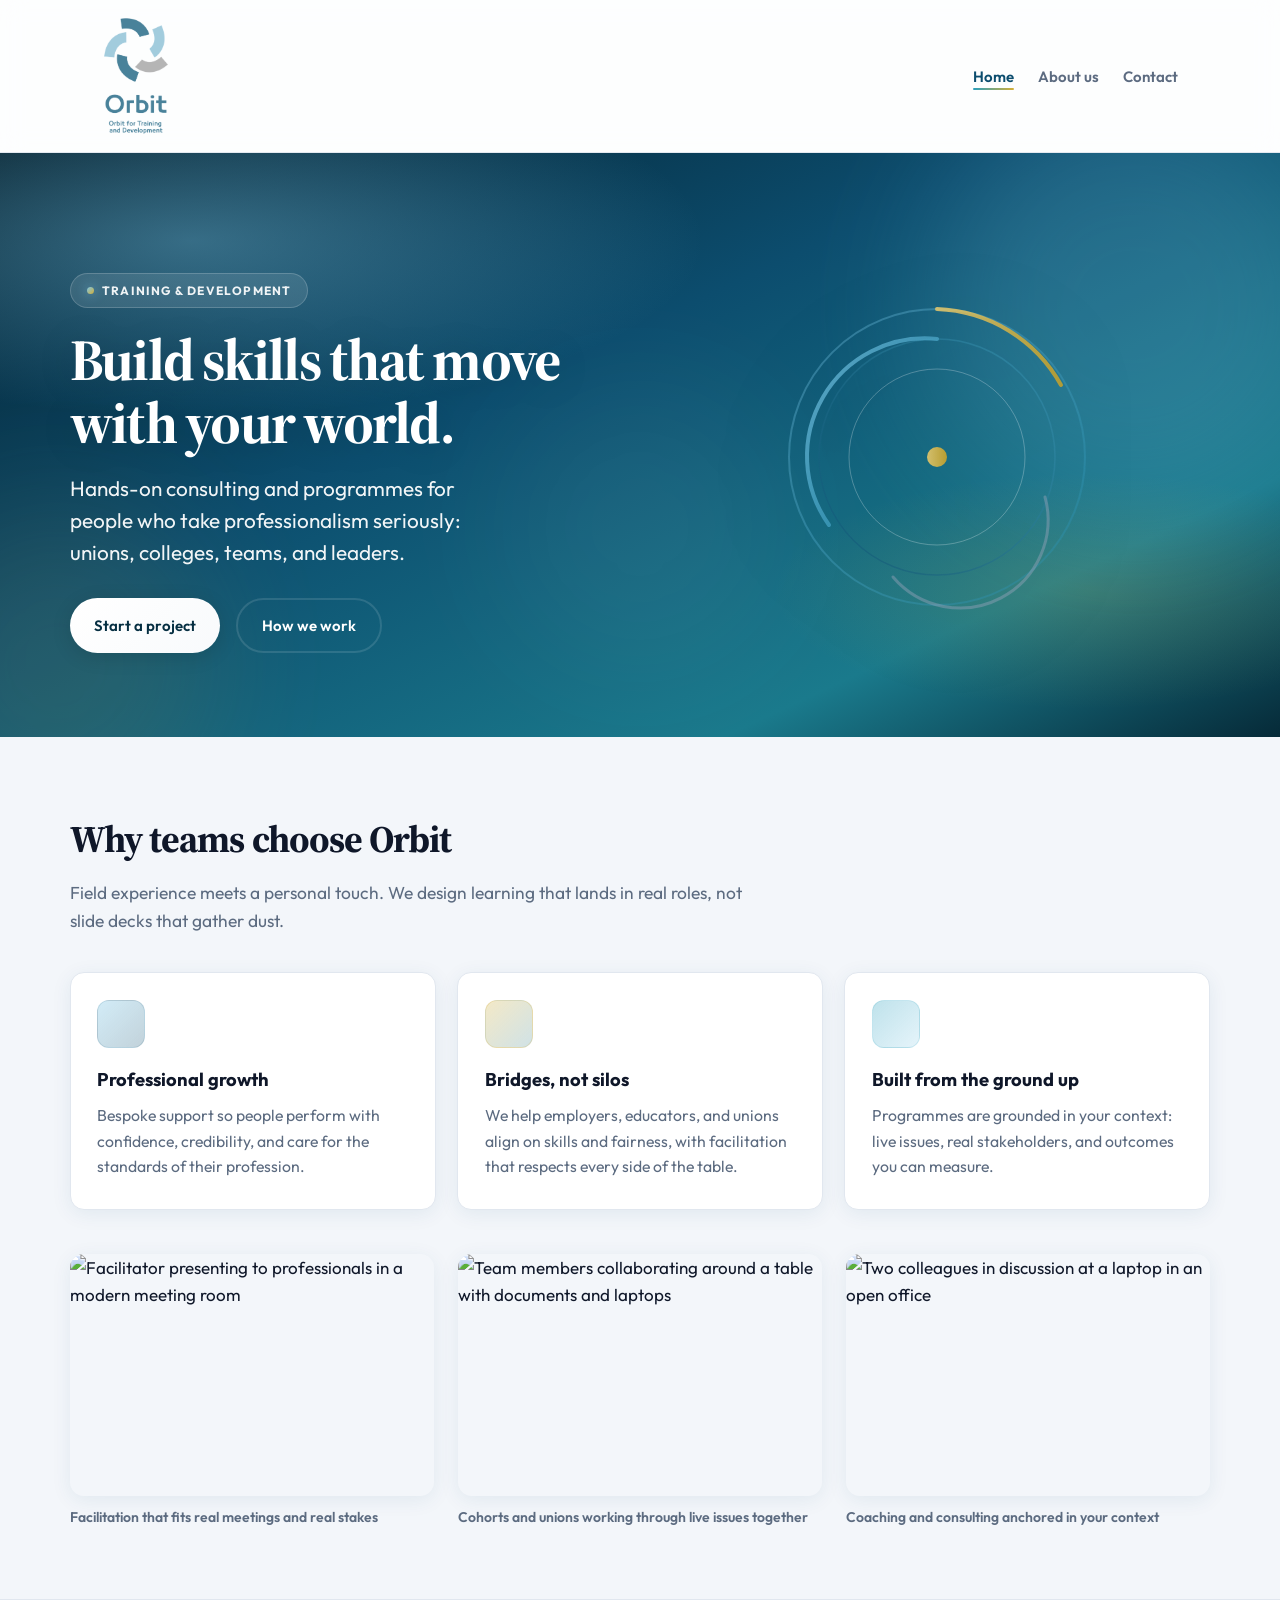
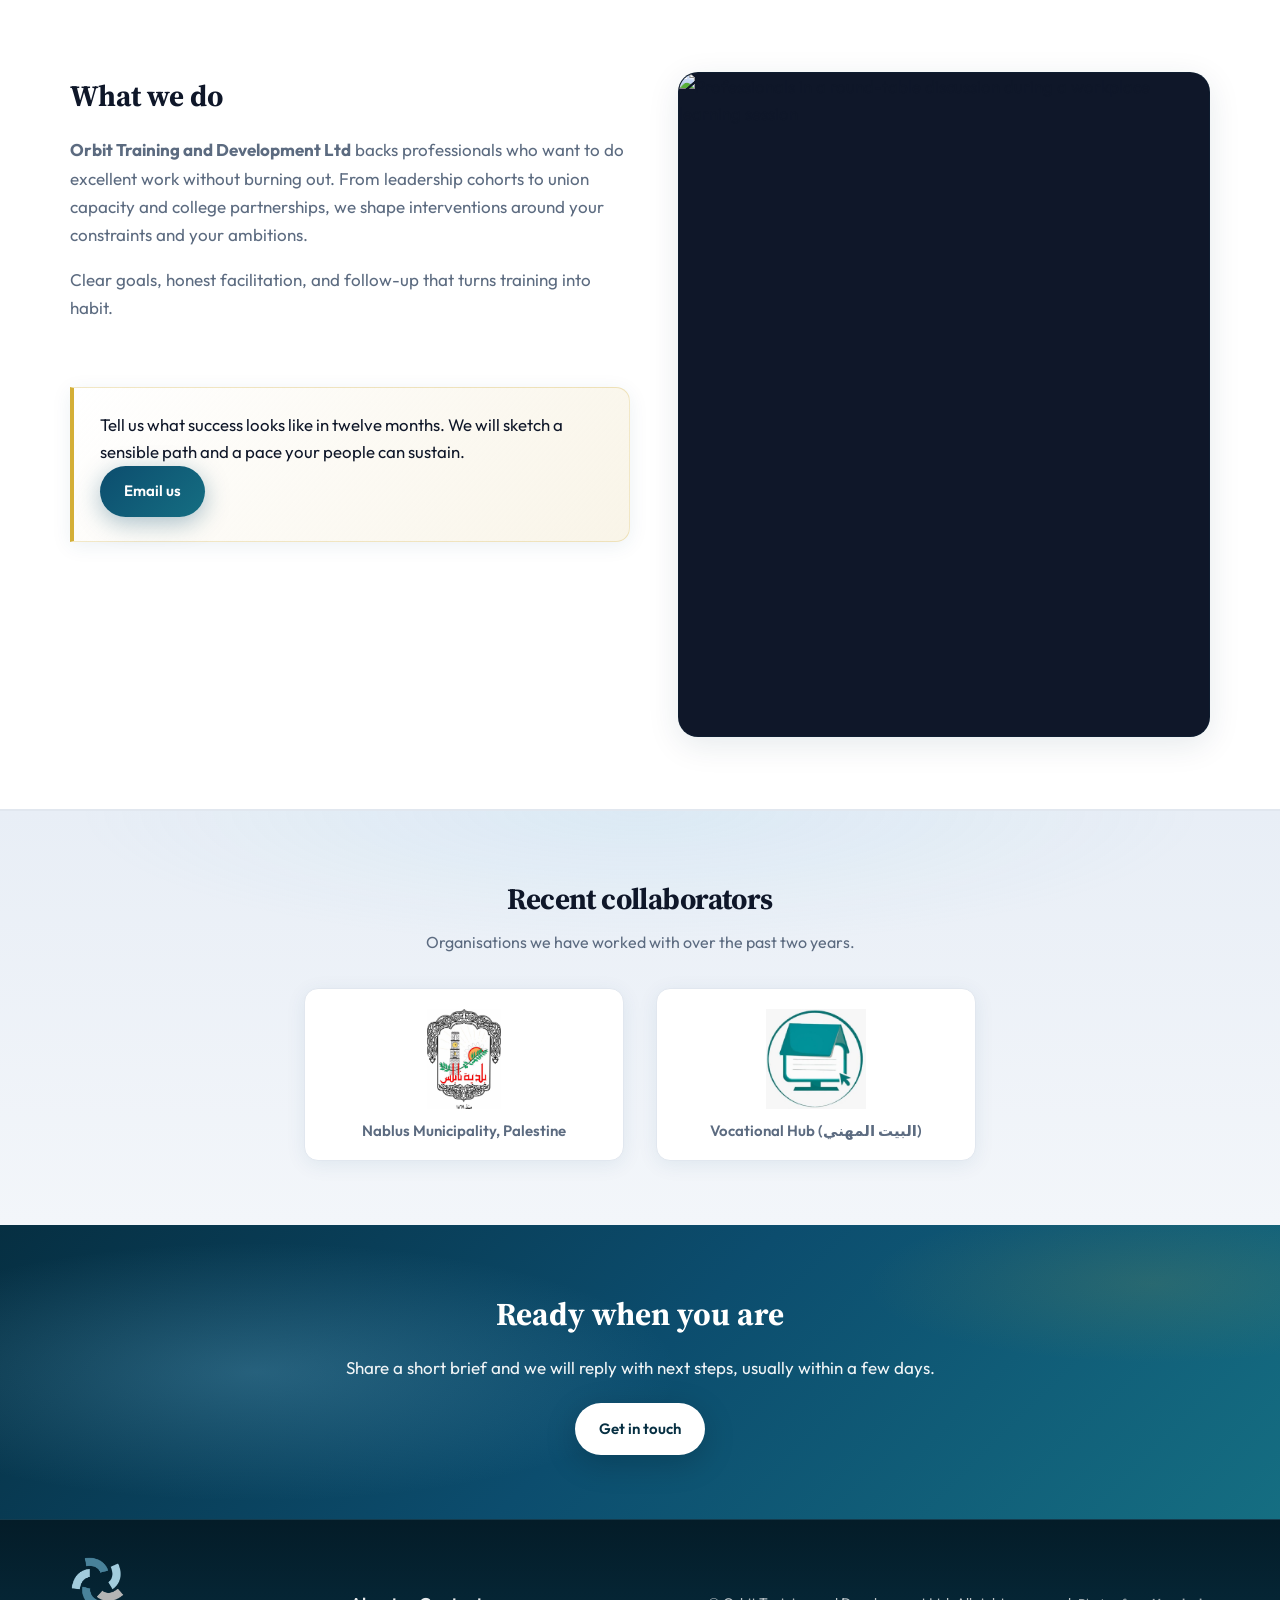
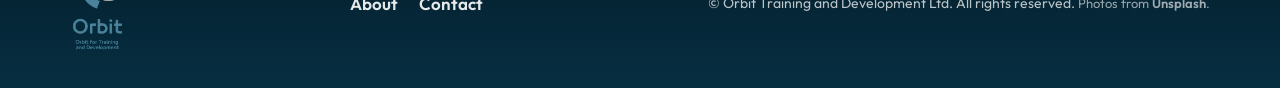
==== index.html @ 8454452c "Publish Orbit Training and Development Ltd website Add static marketing site with home, about, and c" ====
<!DOCTYPE html>
<html lang="en-GB">
  <head>
    <meta charset="utf-8" />
    <meta name="viewport" content="width=device-width, initial-scale=1" />
    <title>Orbit Training and Development Ltd | Training &amp; consulting</title>
    <meta
      name="description"
      content="Experienced, personal consulting and professional development from Orbit Training and Development Ltd."
    />
    <link rel="preconnect" href="https://fonts.googleapis.com" />
    <link rel="preconnect" href="https://fonts.gstatic.com" crossorigin />
    <link rel="preconnect" href="https://images.unsplash.com" crossorigin />
    <link
      href="https://fonts.googleapis.com/css2?family=Outfit:wght@400;500;600;700&amp;family=Source+Serif+4:ital,opsz,wght@0,8..60,600;0,8..60,700;1,8..60,600&amp;display=swap"
      rel="stylesheet"
    />
    <link rel="stylesheet" href="css/styles.css" />
  </head>
  <body>
    <a class="skip-link" href="#main">Skip to content</a>
    <header class="site-header">
      <div class="header-inner">
        <a class="logo" href="index.html">
          <img
            class="logo-img"
            src="images/logo.png"
            alt="Orbit Training and Development Ltd"
            width="391"
            height="685"
            decoding="async"
          />
        </a>
        <button
          type="button"
          class="nav-toggle"
          aria-expanded="false"
          aria-controls="primary-nav"
          aria-label="Open menu"
        >
          Menu
        </button>
        <nav class="site-nav" id="primary-nav" aria-label="Primary">
          <ul>
            <li><a href="index.html" aria-current="page">Home</a></li>
            <li><a href="about.html">About us</a></li>
            <li><a href="contact.html">Contact</a></li>
          </ul>
        </nav>
      </div>
    </header>

    <section class="hero hero--home">
      <div class="hero-bg" aria-hidden="true"></div>
      <div class="hero-glow hero-glow--1" aria-hidden="true"></div>
      <div class="hero-glow hero-glow--2" aria-hidden="true"></div>
      <div class="hero-glow hero-glow--3" aria-hidden="true"></div>
      <div class="hero-inner hero-inner--split">
        <div class="hero-copy hero-animate">
          <p class="hero-badge"><span class="hero-badge-dot"></span> Training &amp; development</p>
          <h1 class="hero-title">Build skills that move with your world.</h1>
          <p class="hero-lead">
            Hands-on consulting and programmes for people who take professionalism seriously:
            unions, colleges, teams, and leaders.
          </p>
          <div class="hero-actions">
            <a class="btn btn-primary" href="contact.html">Start a project</a>
            <a class="btn btn-secondary" href="about.html">How we work</a>
          </div>
        </div>
        <div class="hero-visual hero-animate hero-animate--delay" aria-hidden="true">
          <div class="orbit-art">
            <svg class="orbit-svg" viewBox="0 0 400 400" fill="none" xmlns="http://www.w3.org/2000/svg">
              <defs>
                <linearGradient id="orbitGradA" x1="0%" y1="0%" x2="100%" y2="100%">
                  <stop offset="0%" stop-color="#7ec8e8" />
                  <stop offset="100%" stop-color="#1e8aad" />
                </linearGradient>
                <linearGradient id="orbitGradB" x1="100%" y1="0%" x2="0%" y2="100%">
                  <stop offset="0%" stop-color="#3d9bb8" />
                  <stop offset="100%" stop-color="#0c4d6e" />
                </linearGradient>
                <linearGradient id="orbitGradGold" x1="0%" y1="50%" x2="100%" y2="50%">
                  <stop offset="0%" stop-color="#e8c96b" />
                  <stop offset="100%" stop-color="#c9a227" />
                </linearGradient>
              </defs>
              <circle cx="200" cy="200" r="148" stroke="url(#orbitGradA)" stroke-width="2" opacity="0.35" />
              <circle cx="200" cy="200" r="118" stroke="url(#orbitGradB)" stroke-width="1.5" opacity="0.5" />
              <circle cx="200" cy="200" r="88" stroke="rgba(255,255,255,0.25)" stroke-width="1" />
              <path
                d="M200 52 A148 148 0 0 1 324 128"
                stroke="url(#orbitGradGold)"
                stroke-width="4"
                stroke-linecap="round"
                opacity="0.85"
              />
              <path
                d="M92 268 A118 118 0 0 1 200 82"
                stroke="url(#orbitGradA)"
                stroke-width="4"
                stroke-linecap="round"
                opacity="0.7"
              />
              <path
                d="M308 240 A88 88 0 0 1 156 320"
                stroke="#94a3b8"
                stroke-width="3"
                stroke-linecap="round"
                opacity="0.45"
              />
              <circle cx="200" cy="200" r="10" fill="url(#orbitGradGold)" opacity="0.9" />
            </svg>
          </div>
        </div>
      </div>
    </section>

    <main id="main">
      <section class="section" aria-labelledby="why-heading">
        <div class="section-inner">
          <div class="section-head">
            <h2 id="why-heading">Why teams choose Orbit</h2>
            <p>
              Field experience meets a personal touch. We design learning that lands in real roles,
              not slide decks that gather dust.
            </p>
          </div>
          <div class="cards">
            <article class="card card--lift">
              <div class="card-icon card-icon--a" aria-hidden="true"></div>
              <h3>Professional growth</h3>
              <p>
                Bespoke support so people perform with confidence, credibility, and care for the
                standards of their profession.
              </p>
            </article>
            <article class="card card--lift">
              <div class="card-icon card-icon--b" aria-hidden="true"></div>
              <h3>Bridges, not silos</h3>
              <p>
                We help employers, educators, and unions align on skills and fairness, with
                facilitation that respects every side of the table.
              </p>
            </article>
            <article class="card card--lift">
              <div class="card-icon card-icon--c" aria-hidden="true"></div>
              <h3>Built from the ground up</h3>
              <p>
                Programmes are grounded in your context: live issues, real stakeholders, and
                outcomes you can measure.
              </p>
            </article>
          </div>

          <div class="photo-strip" aria-label="Professional training and workplace collaboration">
            <figure class="photo-strip__item">
              <img
                class="photo-strip__img"
                src="https://images.unsplash.com/photo-1542744173-8e7e53415bb0?auto=format&amp;fit=crop&amp;w=900&amp;h=600&amp;q=80"
                width="900"
                height="600"
                alt="Facilitator presenting to professionals in a modern meeting room"
                loading="lazy"
                decoding="async"
              />
              <figcaption class="photo-strip__cap">Facilitation that fits real meetings and real stakes</figcaption>
            </figure>
            <figure class="photo-strip__item">
              <img
                class="photo-strip__img"
                src="https://images.unsplash.com/photo-1552664730-d307ca884978?auto=format&amp;fit=crop&amp;w=900&amp;h=600&amp;q=80"
                width="900"
                height="600"
                alt="Team members collaborating around a table with documents and laptops"
                loading="lazy"
                decoding="async"
              />
              <figcaption class="photo-strip__cap">Cohorts and unions working through live issues together</figcaption>
            </figure>
            <figure class="photo-strip__item">
              <img
                class="photo-strip__img"
                src="https://images.unsplash.com/photo-1522071820081-009f0129c71c?auto=format&amp;fit=crop&amp;w=900&amp;h=600&amp;q=80"
                width="900"
                height="600"
                alt="Two colleagues in discussion at a laptop in an open office"
                loading="lazy"
                decoding="async"
              />
              <figcaption class="photo-strip__cap">Coaching and consulting anchored in your context</figcaption>
            </figure>
          </div>
        </div>
      </section>

      <section class="section section--surface">
        <div class="section-inner split split--media">
          <div class="split--media__copy">
            <div class="prose">
              <h2>What we do</h2>
              <p>
                <strong>Orbit Training and Development Ltd</strong> backs professionals who want to
                do excellent work without burning out. From leadership cohorts to union capacity and
                college partnerships, we shape interventions around your constraints and your
                ambitions.
              </p>
              <p>
                Clear goals, honest facilitation, and follow-up that turns training into habit.
              </p>
            </div>
            <div class="highlight-box highlight-box--glass">
              <p>
                Tell us what success looks like in twelve months. We will sketch a sensible path and
                a pace your people can sustain.
              </p>
              <p class="highlight-box-actions">
                <a class="btn btn-primary" href="contact.html">Email us</a>
              </p>
            </div>
          </div>
          <figure class="media-frame">
            <img
              src="https://images.unsplash.com/photo-1600880292089-90a7e086ee0c?auto=format&amp;fit=crop&amp;w=880&amp;h=1100&amp;q=80"
              width="880"
              height="1100"
              alt="Professionals in a round-table discussion during a workplace learning session"
              loading="lazy"
              decoding="async"
            />
          </figure>
        </div>
      </section>

      <section class="partners-strip" aria-labelledby="partners-heading">
        <div class="section-inner">
          <div class="partners-strip-head">
            <h2 id="partners-heading">Recent collaborators</h2>
            <p class="partners-strip-note">
              Organisations we have worked with over the past two years.
            </p>
          </div>
          <ul class="partners-strip-list partners-strip-list--featured" role="list">
            <li>
              <a
                class="partner-tile partner-tile--link"
                href="https://www.nablus.org/"
                target="_blank"
                rel="noopener noreferrer"
              >
                <img
                  src="images/partners/nablus-municipality.jpg"
                  alt="Nablus Municipality"
                  width="420"
                  height="561"
                  loading="lazy"
                  decoding="async"
                  class="partner-tile-logo"
                />
                <span class="partner-tile-name">Nablus Municipality, Palestine</span>
              </a>
            </li>
            <li>
              <a
                class="partner-tile partner-tile--link"
                href="https://voc-hub.com/"
                target="_blank"
                rel="noopener noreferrer"
              >
                <img
                  src="images/partners/vocational-hub.jpeg"
                  alt="Vocational Hub / البيت المهني"
                  width="180"
                  height="180"
                  loading="lazy"
                  decoding="async"
                  class="partner-tile-logo"
                />
                <span class="partner-tile-name">Vocational Hub (البيت المهني)</span>
              </a>
            </li>
          </ul>
        </div>
      </section>
    </main>

    <section class="cta-strip" aria-labelledby="cta-heading">
      <div class="cta-strip-inner">
        <h2 id="cta-heading">Ready when you are</h2>
        <p>Share a short brief and we will reply with next steps, usually within a few days.</p>
        <a class="btn btn-primary" href="contact.html">Get in touch</a>
      </div>
    </section>

    <footer class="site-footer">
      <div class="footer-inner">
        <a class="logo" href="index.html">
          <img
            class="logo-img"
            src="images/logo.png"
            alt="Orbit Training and Development Ltd"
            width="391"
            height="685"
            decoding="async"
          />
        </a>
        <nav class="footer-nav" aria-label="Footer">
          <a href="about.html">About</a>
          <a href="contact.html">Contact</a>
        </nav>
        <p class="footer-meta">
          &copy; Orbit Training and Development Ltd. All rights reserved.
          <span class="footer-photo-credit"> Photos from <a href="https://unsplash.com">Unsplash</a>. </span>
        </p>
      </div>
    </footer>
    <script src="js/main.js"></script>
  </body>
</html>
---- css/styles.css ----
/* Orbit Training static site */

:root {
  --color-bg: #f3f6fa;
  --color-surface: #ffffff;
  --color-text: #0f1729;
  --color-muted: #5c6b80;
  --color-border: #e1e7ef;
  --color-primary: #0c4d6e;
  --color-primary-dark: #062f42;
  --color-accent: #c9a227;
  --color-accent-soft: #f3ead1;
  --orbit-sky: #7ec8e8;
  --orbit-mid: #2a9fbd;
  --orbit-teal: #156e82;
  --orbit-deep: #0a3347;
  --orbit-gold: #d4af37;
  --orbit-mist: rgba(255, 255, 255, 0.12);
  --font-sans: "Outfit", system-ui, sans-serif;
  --font-serif: "Source Serif 4", Georgia, serif;
  --radius: 14px;
  --shadow: 0 8px 32px rgba(10, 51, 71, 0.1);
  --shadow-soft: 0 4px 20px rgba(12, 77, 110, 0.08);
  --max: 1140px;
  --space: clamp(1rem, 4vw, 2rem);
  --header-blur: 12px;
}

*,
*::before,
*::after {
  box-sizing: border-box;
}

html {
  scroll-behavior: smooth;
}

body {
  margin: 0;
  font-family: var(--font-sans);
  font-size: 1.0625rem;
  line-height: 1.6;
  color: var(--color-text);
  background: var(--color-bg);
}

body.is-loaded .hero-animate {
  animation: hero-rise 0.9s cubic-bezier(0.22, 1, 0.36, 1) forwards;
}

body.is-loaded .hero-animate--delay {
  animation-delay: 0.12s;
}

@media (prefers-reduced-motion: reduce) {
  body.is-loaded .hero-animate,
  body.is-loaded .hero-animate--delay {
    animation: none;
    opacity: 1;
    transform: none;
  }

  .orbit-svg {
    animation: none !important;
  }

  .hero-glow {
    animation: none !important;
  }
}

img {
  max-width: 100%;
  height: auto;
  display: block;
}

a {
  color: var(--color-primary);
  text-decoration-thickness: 1px;
  text-underline-offset: 3px;
}

a:hover {
  color: var(--color-primary-dark);
}

.skip-link {
  position: absolute;
  left: -9999px;
  z-index: 999;
  padding: 0.75rem 1rem;
  background: var(--color-primary);
  color: #fff;
}

.skip-link:focus {
  left: var(--space);
  top: var(--space);
}

/* Header */
.site-header {
  background: rgba(255, 255, 255, 0.82);
  backdrop-filter: blur(var(--header-blur));
  -webkit-backdrop-filter: blur(var(--header-blur));
  border-bottom: 1px solid rgba(225, 231, 239, 0.9);
  position: sticky;
  top: 0;
  z-index: 100;
}

.header-inner {
  max-width: var(--max);
  margin: 0 auto;
  padding: 1rem var(--space);
  display: flex;
  align-items: center;
  justify-content: space-between;
  gap: 1rem;
}

.logo {
  display: flex;
  align-items: center;
  text-decoration: none;
  color: var(--color-text);
  line-height: 0;
  flex-shrink: 0;
}

.logo:hover .logo-img {
  opacity: 0.92;
}

.logo-img {
  display: block;
  width: auto;
  height: clamp(88px, 14vw, 120px);
  max-width: min(380px, 78vw);
  object-fit: contain;
  object-position: left center;
}

.site-footer .logo {
  flex-shrink: 0;
}

.site-footer .logo-img {
  height: clamp(72px, 11vw, 96px);
  max-width: min(320px, 75vw);
}

.nav-toggle {
  display: none;
  background: rgba(255, 255, 255, 0.9);
  border: 1px solid var(--color-border);
  border-radius: 10px;
  padding: 0.5rem 0.75rem;
  cursor: pointer;
  font-family: inherit;
  font-size: 0.875rem;
  color: var(--color-text);
}

.nav-toggle[aria-expanded="true"] {
  border-color: var(--color-primary);
  background: rgba(12, 77, 110, 0.08);
}

.site-nav ul {
  list-style: none;
  margin: 0;
  padding: 0;
  display: flex;
  flex-wrap: wrap;
  gap: 0.25rem 1.5rem;
  align-items: center;
}

.site-nav a {
  text-decoration: none;
  font-weight: 600;
  font-size: 0.9375rem;
  color: var(--color-muted);
  position: relative;
}

.site-nav a::after {
  content: "";
  position: absolute;
  left: 0;
  bottom: -4px;
  width: 0;
  height: 2px;
  background: linear-gradient(90deg, var(--orbit-mid), var(--orbit-gold));
  border-radius: 2px;
  transition: width 0.25s ease;
}

.site-nav a:hover::after,
.site-nav a[aria-current="page"]::after {
  width: 100%;
}

.site-nav a:hover,
.site-nav a[aria-current="page"] {
  color: var(--color-primary);
}

@media (max-width: 768px) {
  .nav-toggle {
    display: block;
  }

  .site-nav {
    position: absolute;
    left: 0;
    right: 0;
    top: 100%;
    background: rgba(255, 255, 255, 0.97);
    backdrop-filter: blur(var(--header-blur));
    border-bottom: 1px solid var(--color-border);
    padding: 1rem var(--space) 1.25rem;
    display: none;
    box-shadow: 0 12px 32px rgba(10, 51, 71, 0.08);
  }

  .site-nav.is-open {
    display: block;
  }

  .site-nav ul {
    flex-direction: column;
    align-items: flex-start;
    gap: 0.5rem;
  }

  .site-nav a {
    display: block;
    padding: 0.5rem 0;
  }

  .site-nav a::after {
    bottom: 2px;
  }
}

/* Buttons */
.btn {
  display: inline-flex;
  align-items: center;
  justify-content: center;
  gap: 0.5rem;
  padding: 0.85rem 1.5rem;
  font-family: inherit;
  font-size: 0.9375rem;
  font-weight: 600;
  border-radius: 999px;
  border: none;
  cursor: pointer;
  text-decoration: none;
  transition: transform 0.18s ease, box-shadow 0.18s ease, background 0.18s ease;
}

.btn:hover {
  transform: translateY(-1px);
}

.btn:focus-visible {
  outline: 2px solid var(--orbit-sky);
  outline-offset: 3px;
}

.btn-primary {
  background: linear-gradient(135deg, #fff 0%, #f8fafc 100%);
  color: var(--color-primary-dark);
  box-shadow: 0 4px 20px rgba(0, 0, 0, 0.12);
}

.btn-primary:hover {
  background: #fff;
  color: var(--color-primary-dark);
  box-shadow: 0 8px 28px rgba(0, 0, 0, 0.16);
}

.btn-secondary {
  background: transparent;
  color: #fff;
  border: 2px solid var(--orbit-mist);
}

.btn-secondary:hover {
  background: rgba(255, 255, 255, 0.1);
  border-color: rgba(255, 255, 255, 0.35);
  color: #fff;
}

/* Hero */
.hero {
  position: relative;
  color: #fff;
  padding: clamp(3rem, 10vw, 6.5rem) var(--space) clamp(2.5rem, 7vw, 5rem);
  overflow: clip;
  isolation: isolate;
}

.hero-bg {
  position: absolute;
  inset: 0;
  z-index: 0;
  background:
    radial-gradient(ellipse 90% 70% at 10% 20%, rgba(126, 200, 232, 0.35) 0%, transparent 55%),
    radial-gradient(ellipse 70% 55% at 90% 80%, rgba(212, 175, 55, 0.14) 0%, transparent 50%),
    linear-gradient(165deg, #052838 0%, #0c4d6e 38%, #156e82 72%, #0a3d52 100%);
}

.hero--home .hero-bg {
  background:
    radial-gradient(ellipse 80% 60% at 15% 15%, rgba(126, 200, 232, 0.4) 0%, transparent 50%),
    radial-gradient(ellipse 55% 45% at 85% 75%, rgba(212, 175, 55, 0.18) 0%, transparent 45%),
    linear-gradient(155deg, #041f2c 0%, #0c4d6e 40%, #1a7a8c 78%, #062a38 100%);
}

.hero--about .hero-bg {
  background:
    radial-gradient(ellipse 70% 50% at 20% 70%, rgba(42, 159, 189, 0.35) 0%, transparent 50%),
    radial-gradient(ellipse 60% 50% at 95% 10%, rgba(201, 162, 39, 0.12) 0%, transparent 45%),
    linear-gradient(170deg, #062f42 0%, #0c4d6e 50%, #124e62 100%);
}

.hero--contact .hero-bg {
  background:
    radial-gradient(circle at 30% 30%, rgba(126, 200, 232, 0.3) 0%, transparent 42%),
    radial-gradient(circle at 75% 60%, rgba(201, 162, 39, 0.15) 0%, transparent 40%),
    linear-gradient(145deg, #0a3347 0%, #156e82 55%, #0c4d6e 100%);
}

.hero-glow {
  position: absolute;
  border-radius: 50%;
  filter: blur(64px);
  opacity: 0.55;
  pointer-events: none;
  z-index: 0;
  animation: glow-drift 14s ease-in-out infinite alternate;
}

.hero-glow--1 {
  width: min(420px, 60vw);
  height: min(420px, 60vw);
  top: -10%;
  right: -5%;
  background: rgba(126, 200, 232, 0.35);
}

.hero-glow--2 {
  width: min(320px, 50vw);
  height: min(320px, 50vw);
  bottom: -15%;
  left: -8%;
  background: rgba(212, 175, 55, 0.2);
  animation-delay: -4s;
}

.hero-glow--3 {
  width: min(280px, 45vw);
  height: min(280px, 45vw);
  top: 40%;
  left: 50%;
  transform: translateX(-50%);
  background: rgba(255, 255, 255, 0.08);
  animation-delay: -7s;
}

@keyframes glow-drift {
  0% {
    transform: translate(0, 0) scale(1);
  }
  100% {
    transform: translate(18px, -22px) scale(1.06);
  }
}

.hero-glow--3.hero-glow {
  animation-name: glow-drift-center;
}

@keyframes glow-drift-center {
  0% {
    transform: translate(-50%, 0) scale(1);
  }
  100% {
    transform: translate(calc(-50% + 12px), -16px) scale(1.05);
  }
}

.hero-inner {
  max-width: var(--max);
  margin: 0 auto;
  position: relative;
  z-index: 2;
}

.hero-inner--split {
  display: grid;
  grid-template-columns: 1fr 1fr;
  gap: clamp(1.5rem, 4vw, 3rem);
  align-items: center;
}

@media (max-width: 900px) {
  .hero-inner--split {
    grid-template-columns: 1fr;
  }

  .hero-visual {
    order: -1;
    max-width: 280px;
    margin: 0 auto;
  }
}

.hero-copy--center {
  text-align: center;
  max-width: 44rem;
  margin: 0 auto;
}

.hero-copy--center .hero-title {
  max-width: none;
}

.hero-copy--center .hero-lead {
  margin-left: auto;
  margin-right: auto;
}

.hero-badge {
  display: inline-flex;
  align-items: center;
  gap: 0.5rem;
  font-size: 0.75rem;
  font-weight: 700;
  letter-spacing: 0.1em;
  text-transform: uppercase;
  color: rgba(255, 255, 255, 0.92);
  margin-bottom: 1.25rem;
  padding: 0.45rem 1rem;
  background: rgba(255, 255, 255, 0.1);
  border: 1px solid rgba(255, 255, 255, 0.18);
  border-radius: 999px;
  backdrop-filter: blur(8px);
}

.hero-badge-dot {
  width: 7px;
  height: 7px;
  border-radius: 50%;
  background: linear-gradient(135deg, var(--orbit-sky), var(--orbit-gold));
  box-shadow: 0 0 12px rgba(126, 200, 232, 0.8);
}

.hero-title {
  font-family: var(--font-serif);
  font-size: clamp(2.35rem, 6.5vw, 3.65rem);
  font-weight: 700;
  line-height: 1.08;
  margin: 0 0 1.1rem;
  letter-spacing: -0.03em;
  max-width: 20ch;
  text-wrap: balance;
  color: #fff;
  text-shadow: 0 2px 40px rgba(0, 0, 0, 0.15);
}

.hero-lead {
  font-size: clamp(1.05rem, 2.2vw, 1.3rem);
  line-height: 1.55;
  opacity: 0.94;
  max-width: 38ch;
  margin: 0 0 1.85rem;
  text-wrap: balance;
}

.hero-actions {
  display: flex;
  flex-wrap: wrap;
  gap: 1rem;
}

.hero-animate {
  opacity: 0;
  transform: translateY(22px);
}

@keyframes hero-rise {
  to {
    opacity: 1;
    transform: translateY(0);
  }
}

/* Hero visual / orbit art */
.orbit-art {
  position: relative;
  display: flex;
  justify-content: center;
  align-items: center;
}

.orbit-svg {
  width: 100%;
  max-width: 400px;
  height: auto;
  filter: drop-shadow(0 20px 50px rgba(0, 0, 0, 0.25));
  animation: orbit-pulse 10s ease-in-out infinite;
}

@keyframes orbit-pulse {
  0%,
  100% {
    transform: scale(1) rotate(0deg);
  }
  50% {
    transform: scale(1.03) rotate(2deg);
  }
}

/* Section surface */
.section--surface {
  background: var(--color-surface);
  border-block: 1px solid var(--color-border);
}

/* Main layout */
main {
  padding-bottom: 0;
}

.section {
  padding: clamp(2.75rem, 7vw, 4.5rem) var(--space);
}

.section-inner {
  max-width: var(--max);
  margin: 0 auto;
}

.section-head {
  margin-bottom: 2.25rem;
  max-width: 44rem;
}

.section-head h2 {
  font-family: var(--font-serif);
  font-size: clamp(1.75rem, 3.8vw, 2.35rem);
  font-weight: 700;
  margin: 0 0 0.6rem;
  letter-spacing: -0.025em;
}

.section-head p {
  margin: 0;
  color: var(--color-muted);
  font-size: 1.0875rem;
  line-height: 1.65;
}

/* Cards */
.cards {
  display: grid;
  grid-template-columns: repeat(auto-fit, minmax(268px, 1fr));
  gap: 1.35rem;
}

.card {
  background: var(--color-surface);
  border-radius: var(--radius);
  padding: 1.65rem 1.65rem 1.85rem;
  border: 1px solid var(--color-border);
  box-shadow: var(--shadow-soft);
  transition: transform 0.25s ease, box-shadow 0.25s ease;
}

.card--lift:hover {
  transform: translateY(-4px);
  box-shadow: var(--shadow);
}

.card h3 {
  font-size: 1.15rem;
  margin: 0 0 0.55rem;
  font-weight: 700;
}

.card p {
  margin: 0;
  color: var(--color-muted);
  font-size: 0.9875rem;
  line-height: 1.6;
}

.card-icon {
  width: 48px;
  height: 48px;
  border-radius: 12px;
  margin-bottom: 1.1rem;
}

.card-icon--a {
  background: linear-gradient(135deg, rgba(126, 200, 232, 0.35), rgba(12, 77, 110, 0.25));
  border: 1px solid rgba(12, 77, 110, 0.12);
}

.card-icon--b {
  background: linear-gradient(135deg, rgba(212, 175, 55, 0.28), rgba(21, 110, 130, 0.2));
  border: 1px solid rgba(201, 162, 39, 0.2);
}

.card-icon--c {
  background: linear-gradient(135deg, rgba(42, 159, 189, 0.3), rgba(126, 200, 232, 0.2));
  border: 1px solid rgba(42, 159, 189, 0.15);
}

/* Split / prose */
.split {
  display: grid;
  grid-template-columns: 1fr 1fr;
  gap: clamp(1.5rem, 4vw, 3rem);
  align-items: start;
}

@media (max-width: 800px) {
  .split {
    grid-template-columns: 1fr;
  }
}

.prose h2 {
  font-family: var(--font-serif);
  font-size: 1.85rem;
  margin-top: 2rem;
  margin-bottom: 0.85rem;
  font-weight: 700;
}

.prose h2:first-child {
  margin-top: 0;
}

.prose p,
.prose li {
  color: var(--color-muted);
  max-width: 65ch;
  line-height: 1.65;
}

.prose ul {
  padding-left: 1.25rem;
}

.prose li {
  margin-bottom: 0.55rem;
}

.prose-list-feature {
  list-style: none;
  padding-left: 0;
  max-width: 55rem;
}

.prose-list-feature li {
  position: relative;
  padding-left: 1.25rem;
  margin-bottom: 1rem;
}

.prose-list-feature li::before {
  content: "";
  position: absolute;
  left: 0;
  top: 0.55rem;
  width: 6px;
  height: 6px;
  border-radius: 50%;
  background: linear-gradient(135deg, var(--orbit-mid), var(--orbit-gold));
}

.prose-actions {
  margin-top: 1.5rem;
}

.highlight-box {
  background: linear-gradient(
    145deg,
    rgba(243, 234, 209, 0.85) 0%,
    rgba(255, 255, 255, 0.95) 100%
  );
  border-left: 4px solid var(--orbit-gold);
  padding: 1.5rem 1.65rem;
  border-radius: 0 var(--radius) var(--radius) 0;
  margin: 1.5rem 0;
  box-shadow: var(--shadow-soft);
}

.highlight-box--glass {
  border: 1px solid rgba(201, 162, 39, 0.25);
  border-left: 4px solid var(--orbit-gold);
  background: linear-gradient(
    130deg,
    rgba(255, 255, 255, 0.95) 0%,
    rgba(243, 234, 209, 0.5) 100%
  );
}

.highlight-box p {
  margin: 0;
  color: var(--color-text);
  font-size: 1.05rem;
  line-height: 1.6;
}

.highlight-box-actions {
  margin-top: 1.25rem;
  margin-bottom: 0 !important;
}

.highlight-box .btn-primary {
  background: linear-gradient(135deg, var(--color-primary) 0%, var(--orbit-teal) 100%);
  color: #fff;
  box-shadow: 0 6px 24px rgba(12, 77, 110, 0.35);
}

.highlight-box .btn-primary:hover {
  color: #fff;
  filter: brightness(1.06);
}

/* Contact */
.contact-page-inner {
  max-width: 38rem;
  margin: 0 auto;
}

.contact-details {
  background: var(--color-surface);
  border: 1px solid var(--color-border);
  border-radius: var(--radius);
  padding: 2rem 1.85rem;
  box-shadow: var(--shadow);
}

.contact-details--accent {
  border-color: rgba(12, 77, 110, 0.12);
  box-shadow: var(--shadow), 0 0 0 1px rgba(126, 200, 232, 0.08);
}

.contact-details h2 {
  font-family: var(--font-serif);
  font-size: 1.65rem;
  margin: 0 0 1rem;
  font-weight: 700;
}

.contact-details p {
  margin: 0 0 1rem;
  color: var(--color-muted);
}

.contact-details dt {
  font-weight: 700;
  font-size: 0.75rem;
  text-transform: uppercase;
  letter-spacing: 0.06em;
  color: var(--orbit-teal);
  margin-top: 1.35rem;
  margin-bottom: 0.35rem;
}

.contact-details dt:first-of-type {
  margin-top: 0;
}

.contact-details dd {
  margin: 0;
  color: var(--color-text);
}

.contact-email {
  font-weight: 600;
  font-size: 1.1rem;
  text-decoration: none;
}

.contact-email:hover {
  color: var(--orbit-teal);
}

/* Partners strip */
.partners-strip {
  padding: clamp(2.5rem, 6vw, 4rem) var(--space);
  background:
    radial-gradient(ellipse 80% 60% at 50% 0%, rgba(126, 200, 232, 0.12) 0%, transparent 55%),
    linear-gradient(180deg, #e8eef6 0%, var(--color-bg) 100%);
  border-top: 1px solid var(--color-border);
}

.partners-strip-head {
  text-align: center;
  max-width: 42rem;
  margin: 0 auto 2rem;
}

.partners-strip-head h2 {
  font-family: var(--font-serif);
  font-size: clamp(1.45rem, 3.2vw, 1.85rem);
  margin: 0 0 0.5rem;
  font-weight: 700;
  letter-spacing: -0.02em;
}

.partners-strip-note {
  margin: 0;
  font-size: 1rem;
  color: var(--color-muted);
}

.partners-strip-list {
  list-style: none;
  margin: 0;
  padding: 0;
  display: flex;
  flex-wrap: wrap;
  gap: 1rem;
  justify-content: center;
  align-items: stretch;
}

.partners-strip-list > li {
  flex: 1 1 160px;
  max-width: 280px;
}

.partners-strip-list--featured {
  justify-content: center;
  gap: 1.5rem 2rem;
  max-width: 720px;
  margin-left: auto;
  margin-right: auto;
}

.partners-strip-list--featured > li {
  flex: 1 1 240px;
  max-width: 320px;
}

.partner-tile {
  display: flex;
  flex-direction: column;
  align-items: center;
  justify-content: center;
  gap: 0.75rem;
  min-height: 5.5rem;
  height: 100%;
  padding: 1.25rem 1.25rem;
  background: var(--color-surface);
  border: 1px solid var(--color-border);
  border-radius: var(--radius);
  box-shadow: var(--shadow-soft);
  text-align: center;
  transition: transform 0.2s ease, box-shadow 0.2s ease;
}

.partner-tile--link {
  text-decoration: none;
  color: var(--color-text);
}

.partner-tile--link:hover {
  color: var(--color-text);
  transform: translateY(-3px);
  box-shadow: var(--shadow);
}

.partner-tile--link:focus-visible {
  outline: 2px solid var(--orbit-mid);
  outline-offset: 3px;
}

.partner-tile img,
.partner-tile-logo {
  max-height: 100px;
  width: auto;
  max-width: 200px;
  object-fit: contain;
}

.partner-tile-logo--tall {
  max-height: 88px;
}

.partner-tile-name {
  font-size: 0.9375rem;
  font-weight: 600;
  color: var(--color-muted);
  line-height: 1.3;
}

/* Photography & media blocks */
.photo-strip {
  display: grid;
  grid-template-columns: repeat(3, 1fr);
  gap: clamp(1rem, 3vw, 1.5rem);
  margin-top: 2.75rem;
}

@media (max-width: 900px) {
  .photo-strip {
    grid-template-columns: 1fr;
    max-width: 520px;
    margin-left: auto;
    margin-right: auto;
  }
}

.photo-strip__item {
  margin: 0;
}

.photo-strip__img {
  width: 100%;
  aspect-ratio: 3 / 2;
  object-fit: cover;
  border-radius: var(--radius);
  box-shadow: var(--shadow-soft);
  transition: transform 0.35s ease, box-shadow 0.35s ease;
}

.photo-strip__item:hover .photo-strip__img {
  transform: translateY(-3px);
  box-shadow: var(--shadow);
}

.photo-strip__cap {
  margin: 0.65rem 0 0;
  font-size: 0.875rem;
  font-weight: 600;
  color: var(--color-muted);
  line-height: 1.45;
}

.split--media {
  display: grid;
  grid-template-columns: 1fr minmax(260px, 0.95fr);
  gap: clamp(1.75rem, 4vw, 3rem);
  align-items: stretch;
}

@media (max-width: 900px) {
  .split--media {
    grid-template-columns: 1fr;
  }

  .split--media .media-frame {
    order: -1;
    max-height: 420px;
  }

  .split--media .media-frame img {
    max-height: 420px;
    object-position: center 20%;
  }
}

.split--media__copy {
  display: flex;
  flex-direction: column;
  gap: 1.5rem;
}

.split--media__copy .prose {
  margin: 0;
}

.media-frame {
  margin: 0;
  border-radius: calc(var(--radius) + 6px);
  overflow: hidden;
  box-shadow: var(--shadow);
  border: 1px solid rgba(12, 77, 110, 0.1);
  background: var(--color-text);
}

.media-frame img {
  display: block;
  width: 100%;
  height: 100%;
  min-height: 340px;
  object-fit: cover;
  object-position: center;
}

.about-grid {
  display: grid;
  grid-template-columns: minmax(260px, 0.42fr) 1fr;
  gap: clamp(1.75rem, 4vw, 3.25rem);
  align-items: start;
}

@media (max-width: 900px) {
  .about-grid {
    grid-template-columns: 1fr;
  }

  .about-feature {
    max-width: 480px;
    margin: 0 auto;
  }
}

.about-feature {
  margin: 0;
  position: sticky;
  top: calc(5.5rem + var(--space));
}

@media (max-width: 900px) {
  .about-feature {
    position: static;
  }
}

.about-feature img {
  width: 100%;
  aspect-ratio: 4 / 5;
  object-fit: cover;
  border-radius: calc(var(--radius) + 6px);
  box-shadow: var(--shadow);
  border: 1px solid var(--color-border);
}

.about-feature__cap {
  margin: 0.75rem 0 0;
  font-size: 0.9rem;
  font-weight: 600;
  color: var(--color-muted);
  line-height: 1.4;
}

.about-copy {
  min-width: 0;
}

.contact-layout {
  display: grid;
  grid-template-columns: minmax(280px, 0.95fr) 1fr;
  gap: clamp(1.75rem, 4vw, 3rem);
  align-items: center;
  max-width: var(--max);
  margin: 0 auto;
}

@media (max-width: 900px) {
  .contact-layout {
    grid-template-columns: 1fr;
  }

  .contact-figure {
    max-height: 320px;
  }

  .contact-figure img {
    max-height: 320px;
    aspect-ratio: 16 / 10;
  }
}

.contact-figure {
  margin: 0;
  border-radius: calc(var(--radius) + 6px);
  overflow: hidden;
  box-shadow: var(--shadow);
  border: 1px solid var(--color-border);
}

.contact-figure img {
  width: 100%;
  aspect-ratio: 4 / 5;
  object-fit: cover;
  object-position: center 25%;
  display: block;
}

.contact-layout .contact-details {
  max-width: none;
}

.footer-photo-credit {
  display: inline;
  opacity: 0.8;
  font-size: 0.8125rem;
}

.footer-photo-credit a {
  color: inherit;
  text-decoration: underline;
  text-underline-offset: 2px;
}

.site-footer .footer-photo-credit a:hover {
  color: var(--orbit-sky);
}

/* CTA strip */
.cta-strip {
  position: relative;
  color: #fff;
  padding: clamp(2.75rem, 7vw, 4rem) var(--space);
  text-align: center;
  overflow: hidden;
}

.cta-strip::before {
  content: "";
  position: absolute;
  inset: 0;
  background:
    radial-gradient(ellipse 60% 80% at 20% 50%, rgba(126, 200, 232, 0.25) 0%, transparent 55%),
    radial-gradient(ellipse 50% 60% at 90% 20%, rgba(212, 175, 55, 0.12) 0%, transparent 45%),
    linear-gradient(135deg, #062f42 0%, #0c4d6e 50%, #156e82 100%);
  z-index: 0;
}

.cta-strip-inner {
  position: relative;
  z-index: 1;
  max-width: 38rem;
  margin: 0 auto;
}

.cta-strip h2 {
  font-family: var(--font-serif);
  font-size: clamp(1.5rem, 3.5vw, 2rem);
  margin: 0 0 0.85rem;
  font-weight: 700;
}

.cta-strip p {
  margin: 0 0 1.4rem;
  opacity: 0.94;
  font-size: 1.0625rem;
}

.cta-strip .btn-primary {
  background: #fff;
  color: var(--color-primary-dark);
  box-shadow: 0 8px 32px rgba(0, 0, 0, 0.18);
}

.cta-strip .btn-primary:hover {
  background: var(--color-accent-soft);
  color: var(--color-primary-dark);
}

/* Footer */
.site-footer {
  background: linear-gradient(180deg, #041c28 0%, var(--color-primary-dark) 100%);
  color: rgba(255, 255, 255, 0.85);
  padding: 2.25rem var(--space);
  margin-top: 0;
  border-top: 1px solid rgba(255, 255, 255, 0.06);
}

.footer-inner {
  max-width: var(--max);
  margin: 0 auto;
  display: flex;
  flex-wrap: wrap;
  gap: 1.5rem;
  align-items: center;
  justify-content: space-between;
}

.site-footer .logo:hover .logo-img {
  opacity: 0.88;
}

.footer-meta {
  font-size: 0.875rem;
  opacity: 0.85;
}

.footer-nav {
  display: flex;
  gap: 1.35rem;
  flex-wrap: wrap;
}

.site-footer a {
  color: rgba(255, 255, 255, 0.9);
  text-decoration: none;
  font-weight: 600;
}

.site-footer a:hover {
  color: var(--orbit-sky);
}
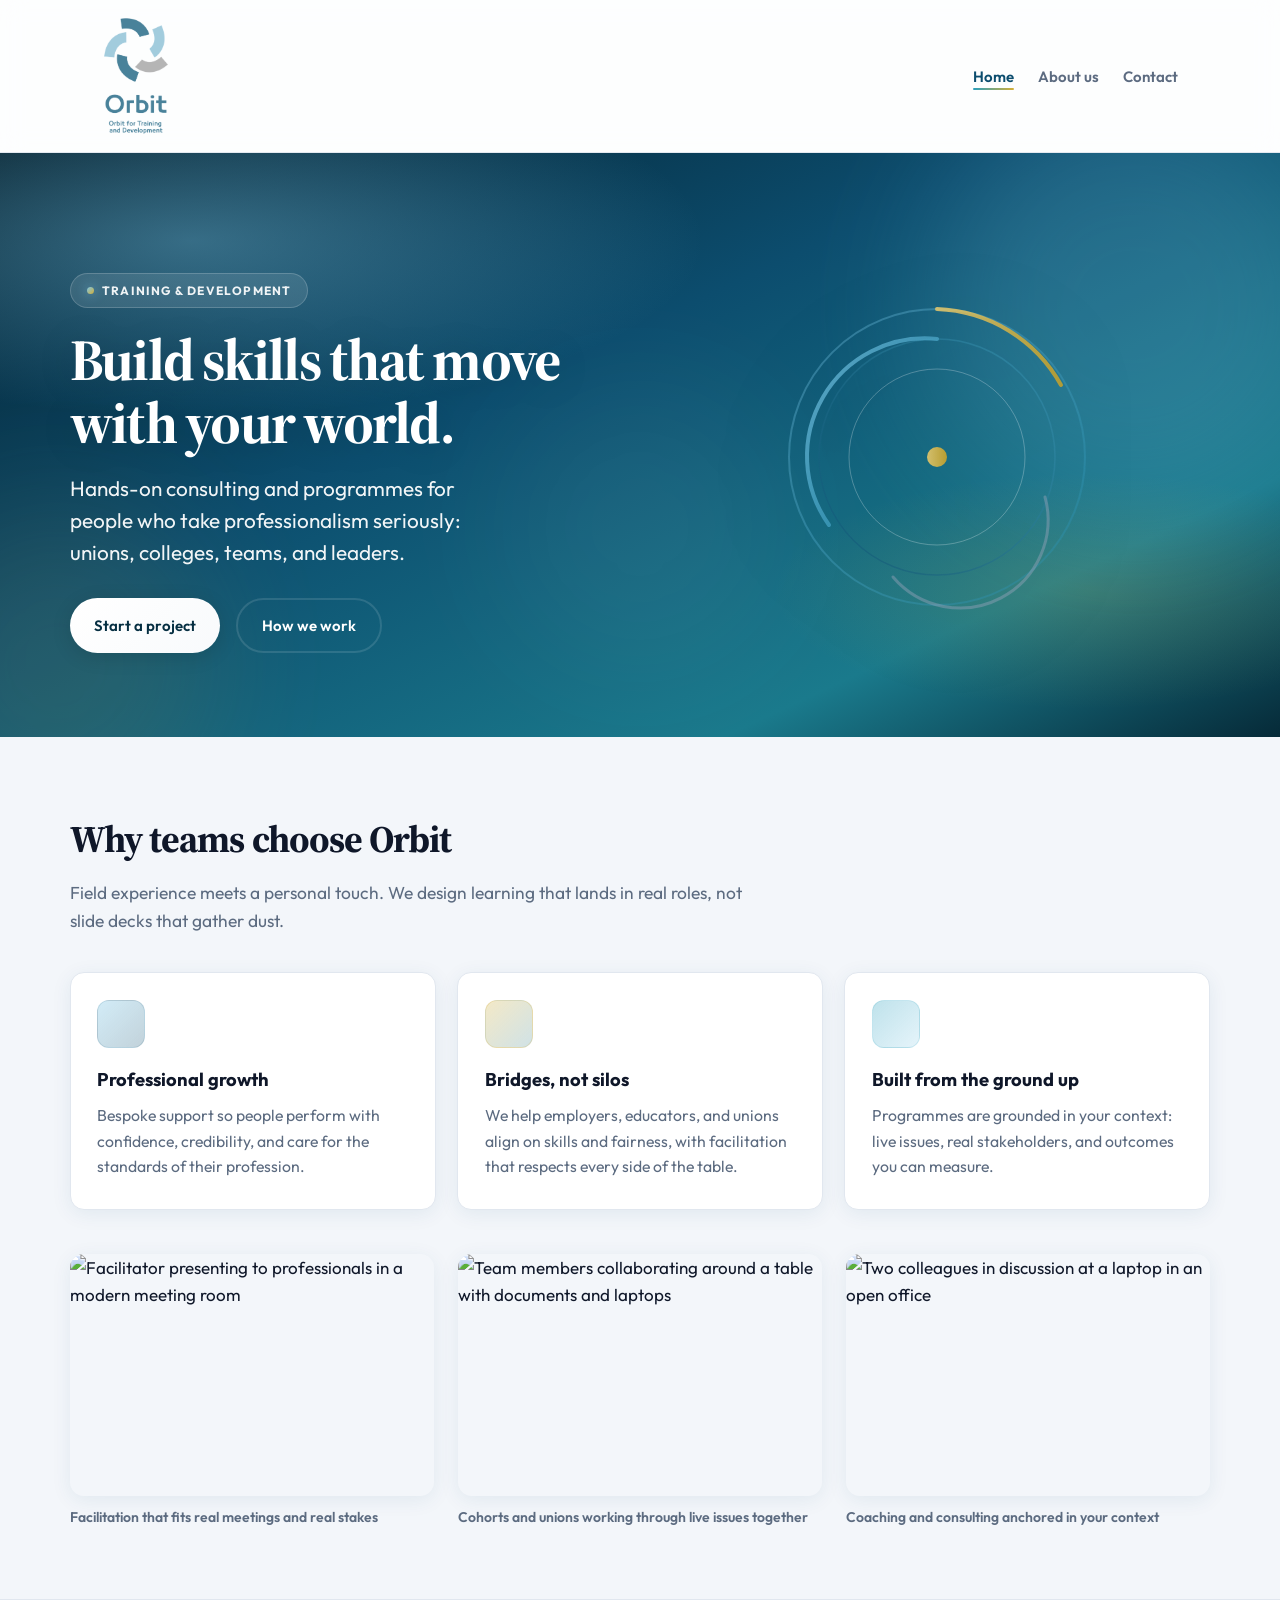
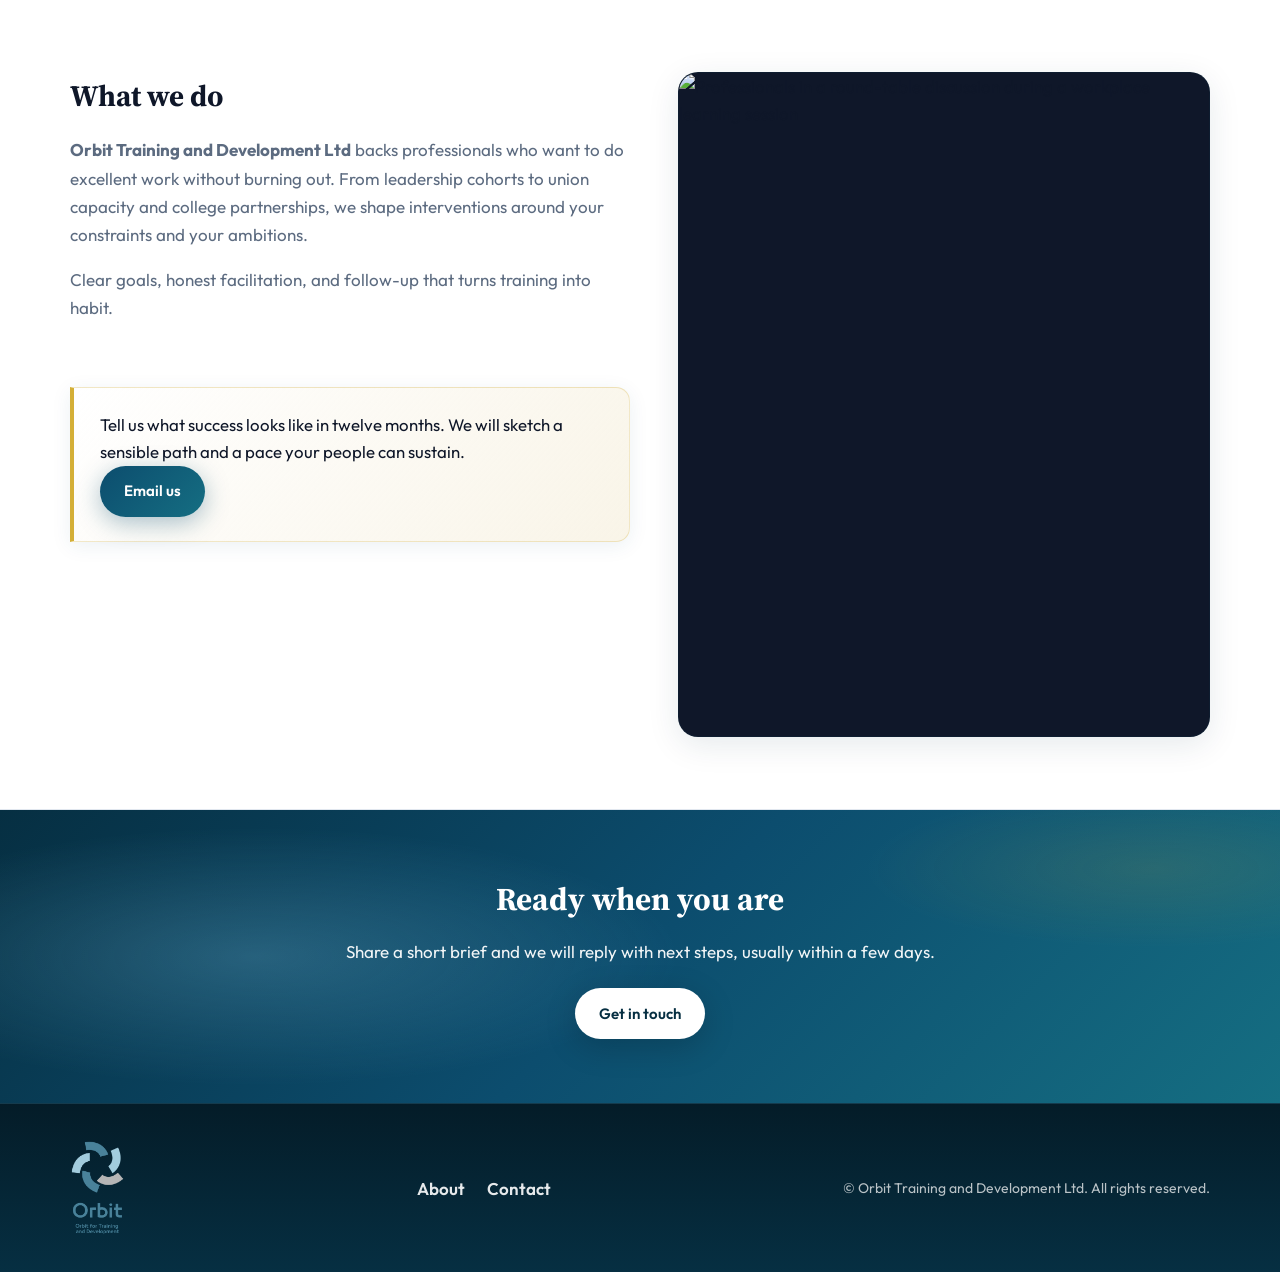
==== commit 15fdbe49: "Remove Recent collaborators section and Unsplash footer credit Co-Authored-By: Claude Opus 5 (1M con" ====
--- a/index.html
+++ b/index.html
@@ -21,7 +21,7 @@
     <a class="skip-link" href="#main">Skip to content</a>
     <header class="site-header">
       <div class="header-inner">
-        <a class="logo" href="index.html">
+        <a class="logo" href="./">
           <img
             class="logo-img"
             src="images/logo.png"
@@ -42,9 +42,9 @@
         </button>
         <nav class="site-nav" id="primary-nav" aria-label="Primary">
           <ul>
-            <li><a href="index.html" aria-current="page">Home</a></li>
-            <li><a href="about.html">About us</a></li>
-            <li><a href="contact.html">Contact</a></li>
+            <li><a href="./" aria-current="page">Home</a></li>
+            <li><a href="about/">About us</a></li>
+            <li><a href="contact/">Contact</a></li>
           </ul>
         </nav>
       </div>
@@ -64,8 +64,8 @@
             unions, colleges, teams, and leaders.
           </p>
           <div class="hero-actions">
-            <a class="btn btn-primary" href="contact.html">Start a project</a>
-            <a class="btn btn-secondary" href="about.html">How we work</a>
+            <a class="btn btn-primary" href="contact/">Start a project</a>
+            <a class="btn btn-secondary" href="about/">How we work</a>
           </div>
         </div>
         <div class="hero-visual hero-animate hero-animate--delay" aria-hidden="true">
@@ -215,7 +215,7 @@
                 a pace your people can sustain.
               </p>
               <p class="highlight-box-actions">
-                <a class="btn btn-primary" href="contact.html">Email us</a>
+                <a class="btn btn-primary" href="contact/">Email us</a>
               </p>
             </div>
           </div>
@@ -231,70 +231,19 @@
           </figure>
         </div>
       </section>
-
-      <section class="partners-strip" aria-labelledby="partners-heading">
-        <div class="section-inner">
-          <div class="partners-strip-head">
-            <h2 id="partners-heading">Recent collaborators</h2>
-            <p class="partners-strip-note">
-              Organisations we have worked with over the past two years.
-            </p>
-          </div>
-          <ul class="partners-strip-list partners-strip-list--featured" role="list">
-            <li>
-              <a
-                class="partner-tile partner-tile--link"
-                href="https://www.nablus.org/"
-                target="_blank"
-                rel="noopener noreferrer"
-              >
-                <img
-                  src="images/partners/nablus-municipality.jpg"
-                  alt="Nablus Municipality"
-                  width="420"
-                  height="561"
-                  loading="lazy"
-                  decoding="async"
-                  class="partner-tile-logo"
-                />
-                <span class="partner-tile-name">Nablus Municipality, Palestine</span>
-              </a>
-            </li>
-            <li>
-              <a
-                class="partner-tile partner-tile--link"
-                href="https://voc-hub.com/"
-                target="_blank"
-                rel="noopener noreferrer"
-              >
-                <img
-                  src="images/partners/vocational-hub.jpeg"
-                  alt="Vocational Hub / البيت المهني"
-                  width="180"
-                  height="180"
-                  loading="lazy"
-                  decoding="async"
-                  class="partner-tile-logo"
-                />
-                <span class="partner-tile-name">Vocational Hub (البيت المهني)</span>
-              </a>
-            </li>
-          </ul>
-        </div>
-      </section>
     </main>
 
     <section class="cta-strip" aria-labelledby="cta-heading">
       <div class="cta-strip-inner">
         <h2 id="cta-heading">Ready when you are</h2>
         <p>Share a short brief and we will reply with next steps, usually within a few days.</p>
-        <a class="btn btn-primary" href="contact.html">Get in touch</a>
+        <a class="btn btn-primary" href="contact/">Get in touch</a>
       </div>
     </section>
 
     <footer class="site-footer">
       <div class="footer-inner">
-        <a class="logo" href="index.html">
+        <a class="logo" href="./">
           <img
             class="logo-img"
             src="images/logo.png"
@@ -305,12 +254,11 @@
           />
         </a>
         <nav class="footer-nav" aria-label="Footer">
-          <a href="about.html">About</a>
-          <a href="contact.html">Contact</a>
+          <a href="about/">About</a>
+          <a href="contact/">Contact</a>
         </nav>
         <p class="footer-meta">
           &copy; Orbit Training and Development Ltd. All rights reserved.
-          <span class="footer-photo-credit"> Photos from <a href="https://unsplash.com">Unsplash</a>. </span>
         </p>
       </div>
     </footer>
